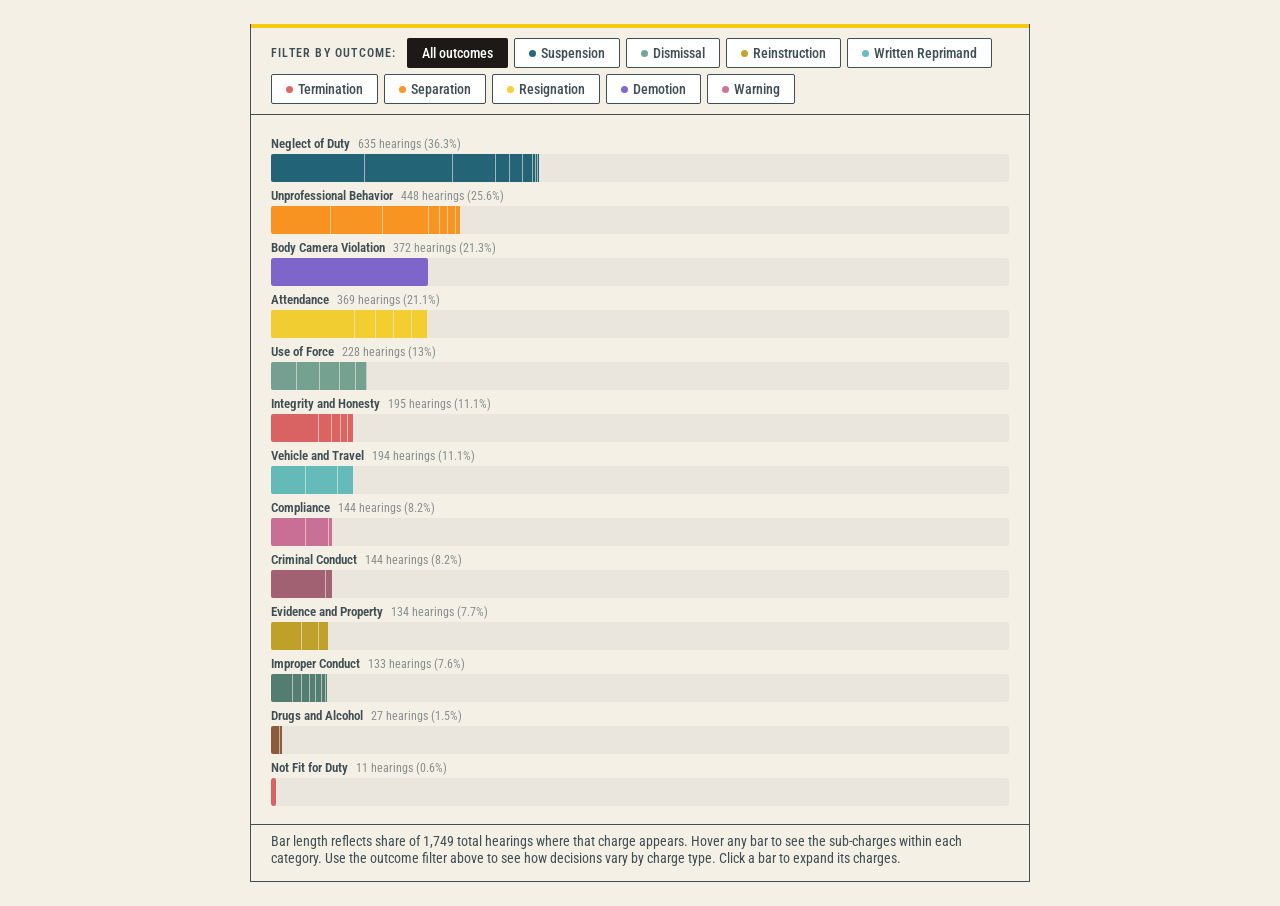
==== index.html @ d6c4cfe0 "add total cases and percent of hearings to category drill-down header" ====
<!DOCTYPE html>
<html lang="en">
<head>
<meta charset="UTF-8">
<meta name="viewport" content="width=device-width, initial-scale=1.0">
<title>CPD Charges Visualization</title>
<link href="https://fonts.googleapis.com/css2?family=Roboto+Condensed:wght@400;500;600;700&family=Merriweather:ital,wght@0,700;1,400&display=swap" rel="stylesheet">
<link rel="stylesheet" href="styles.css">
</head>
<body>
<div class="viz-container">
  <div class="toggle-bar" id="toggle-bar">
    <span class="toggle-label">Filter by outcome:</span>
  </div>
  <div class="chart-header" id="chart-header">
    <button class="back-btn" id="back-btn" style="display:none">&larr; All categories</button>
    <div class="chart-header-text">
      <span class="chart-title" id="chart-title"></span>
      <span class="chart-subtitle" id="chart-subtitle"></span>
    </div>
  </div>
  <div class="chart-area" id="chart-area"></div>
  <div class="viz-note" id="viz-note">
    Bar length reflects share of 1,749 total hearings where that charge appears. Hover any bar to see the sub-charges within each category. Use the outcome filter above to see how decisions vary by charge type. Click a bar to expand its charges.
  </div>
</div>
<script src="script.js"></script>
</body>
</html>
---- styles.css ----
* { box-sizing: border-box; margin: 0; padding: 0; }
body {
  background: #F4F0E6;
  font-family: 'Roboto Condensed', system-ui, sans-serif;
  display: flex;
  align-items: flex-start;
  justify-content: center;
  min-height: 100vh;
  padding: 24px;
}
.viz-container {
  width: 100%;
  max-width: 780px;
  background: #F4F0E6;
  border: 1px solid #404F54;
  border-top: none;
  overflow: hidden;
}
.viz-container::before {
  content: '';
  display: block;
  height: 4px;
  background: #F4C913;
  width: 100%;
}
 
/* Toggle bar */
.toggle-bar {
  padding: 10px 20px;
  border-bottom: 1px solid #404F54;
  display: flex;
  align-items: center;
  gap: 6px;
  flex-wrap: wrap;
  background: #F4F0E6;
}
.toggle-label {
  font-size: 0.75rem;
  font-family: 'Roboto Condensed', sans-serif;
  font-weight: 600;
  letter-spacing: 0.1em;
  text-transform: uppercase;
  color: #404F54;
  margin-right: 4px;
  white-space: nowrap;
}
.toggle-btn {
  font-family: 'Roboto Condensed', sans-serif;
  font-size: 0.85rem;
  font-weight: 500;
  padding: 6px 14px;
  border-radius: 2px;
  border: 1px solid #404F54;
  background: #fff;
  cursor: pointer;
  transition: all 0.12s;
  color: #404F54;
  white-space: nowrap;
  display: flex;
  align-items: center;
  gap: 5px;
}
.toggle-btn:hover { border-color: #404F54; color: #404F54; }
.toggle-btn.active { color: white; border-color: transparent; }
.toggle-btn .dot {
  width: 7px; height: 7px;
  border-radius: 50%;
  background: currentColor;
  opacity: 0.85;
  flex-shrink: 0;
}
.toggle-btn.active .dot { background: rgba(255,255,255,0.8); }
 
/* Chart header with back button */
.chart-header {
  padding: 10px 20px 0;
  display: flex;
  align-items: center;
  gap: 10px;
  min-height: 0;
}
.chart-header:empty, .chart-header:not(.visible) {
  padding: 0;
}
.chart-header.visible {
  padding: 10px 20px 0;
}
.back-btn {
  font-family: 'Roboto Condensed', sans-serif;
  font-size: 0.72rem;
  font-weight: 600;
  letter-spacing: 0.07em;
  text-transform: uppercase;
  color: #404F54;
  background: #F4F0E6;
  border: 1px solid #404F54;
  padding: 5px 12px;
  cursor: pointer;
  transition: all 0.15s;
  display: none;
}
.back-btn:hover { background: #eae6da; }
.chart-header-text {
  display: flex;
  flex-direction: column;
  gap: 1px;
}
.chart-title {
  font-family: 'Merriweather', serif;
  font-style: italic;
  font-weight: 700;
  font-size: 0.92rem;
  color: #404F54;
}
.chart-subtitle {
  font-family: 'Roboto Condensed', sans-serif;
  font-size: 0.72rem;
  font-weight: 400;
  color: #404F54;
  opacity: 0.55;
}
 
/* Chart area */
.chart-area {
  padding: 20px 20px 12px;
  position: relative;
}
 
/* Bar rows */
.bar-row {
  margin-bottom: 6px;
  cursor: default;
}
.bar-row.clickable {
  cursor: pointer;
}
.bar-row.clickable:hover .bar-track {
  box-shadow: 0 1px 6px rgba(0,0,0,0.1);
}
.bar-row-label {
  font-family: 'Roboto Condensed', sans-serif;
  font-size: 0.82rem;
  font-weight: 600;
  color: #404F54;
  margin-bottom: 3px;
  display: flex;
  align-items: baseline;
  gap: 8px;
}
.bar-row-label .count-label {
  font-weight: 400;
  font-size: 0.72rem;
  color: #404F54;
  opacity: 0.6;
}
.bar-track {
  position: relative;
  height: 28px;
  background: rgba(64,79,84,0.06);
  border-radius: 2px;
  overflow: hidden;
}
.bar-fill {
  position: absolute;
  top: 0;
  left: 0;
  height: 100%;
  border-radius: 2px;
  transition: width 0.45s cubic-bezier(0.25, 0.46, 0.45, 0.94),
              opacity 0.2s ease;
}
.bar-row:hover .bar-fill {
  opacity: 0.95;
}
.bar-pct {
  position: absolute;
  right: 8px;
  top: 50%;
  transform: translateY(-50%);
  font-family: 'Roboto Condensed', sans-serif;
  font-size: 0.72rem;
  font-weight: 600;
  color: #fff;
  pointer-events: none;
  text-shadow: 0 1px 2px rgba(0,0,0,0.2);
}
.bar-pct.outside {
  color: #404F54;
  text-shadow: none;
  right: auto;
  left: calc(var(--bar-width) + 8px);
}
 
/* Tooltip */
.bar-tooltip {
  position: absolute;
  pointer-events: none;
  background: #404F54;
  color: #fff;
  font-family: 'Roboto Condensed', sans-serif;
  font-size: 0.75rem;
  line-height: 1.5;
  padding: 12px 16px;
  border-radius: 2px;
  max-width: 280px;
  min-width: 200px;
  opacity: 0;
  transition: opacity 0.15s;
  z-index: 20;
  box-shadow: 0 4px 16px rgba(0,0,0,0.18);
}
.bar-tooltip.visible { opacity: 1; }
.bar-tooltip .tt-title {
  font-weight: 700;
  font-size: 0.82rem;
  display: block;
  margin-bottom: 2px;
  font-family: 'Merriweather', serif;
  font-style: italic;
}
.bar-tooltip .tt-total {
  font-size: 0.68rem;
  opacity: 0.55;
  margin-bottom: 10px;
  display: block;
  padding-bottom: 7px;
  border-bottom: 1px solid rgba(255,255,255,0.15);
}
.bar-tooltip .tt-section-label {
  font-size: 0.65rem;
  font-weight: 600;
  text-transform: uppercase;
  letter-spacing: 0.08em;
  opacity: 0.5;
  margin-bottom: 5px;
  display: block;
}
.bar-tooltip .tt-row {
  display: flex;
  align-items: center;
  gap: 7px;
  margin-top: 3px;
}
.bar-tooltip .tt-swatch {
  width: 8px;
  height: 8px;
  border-radius: 50%;
  flex-shrink: 0;
}
.bar-tooltip .tt-bar-swatch {
  width: 8px;
  height: 8px;
  border-radius: 1px;
  flex-shrink: 0;
}
.bar-tooltip .tt-label { flex: 1; font-size: 0.72rem; }
.bar-tooltip .tt-count { font-size: 0.72rem; font-weight: 600; white-space: nowrap; }
.bar-tooltip .tt-pct { font-size: 0.68rem; opacity: 0.5; margin-left: 2px; }
.bar-tooltip .tt-divider {
  border: none;
  border-top: 1px solid rgba(255,255,255,0.12);
  margin: 8px 0 6px;
}
 
/* Segment hover inside bar */
.bar-total {
  position: relative;
  height: 100%;
  background: rgba(64,79,84,0.10);
  display: inline-block;
  vertical-align: top;
}
.bar-segment {
  position: absolute;
  top: 0;
  height: 100%;
  transition: opacity 0.15s;
}
.bar-segment:hover {
  opacity: 0.92;
}
 
/* Note */
.viz-note {
  font-size: 0.9rem;
  color: #404F54;
  padding: 8px 20px 14px;
  font-family: 'Roboto Condensed', sans-serif;
  border-top: 1px solid #404F54;
  background: #F4F0E6;
}
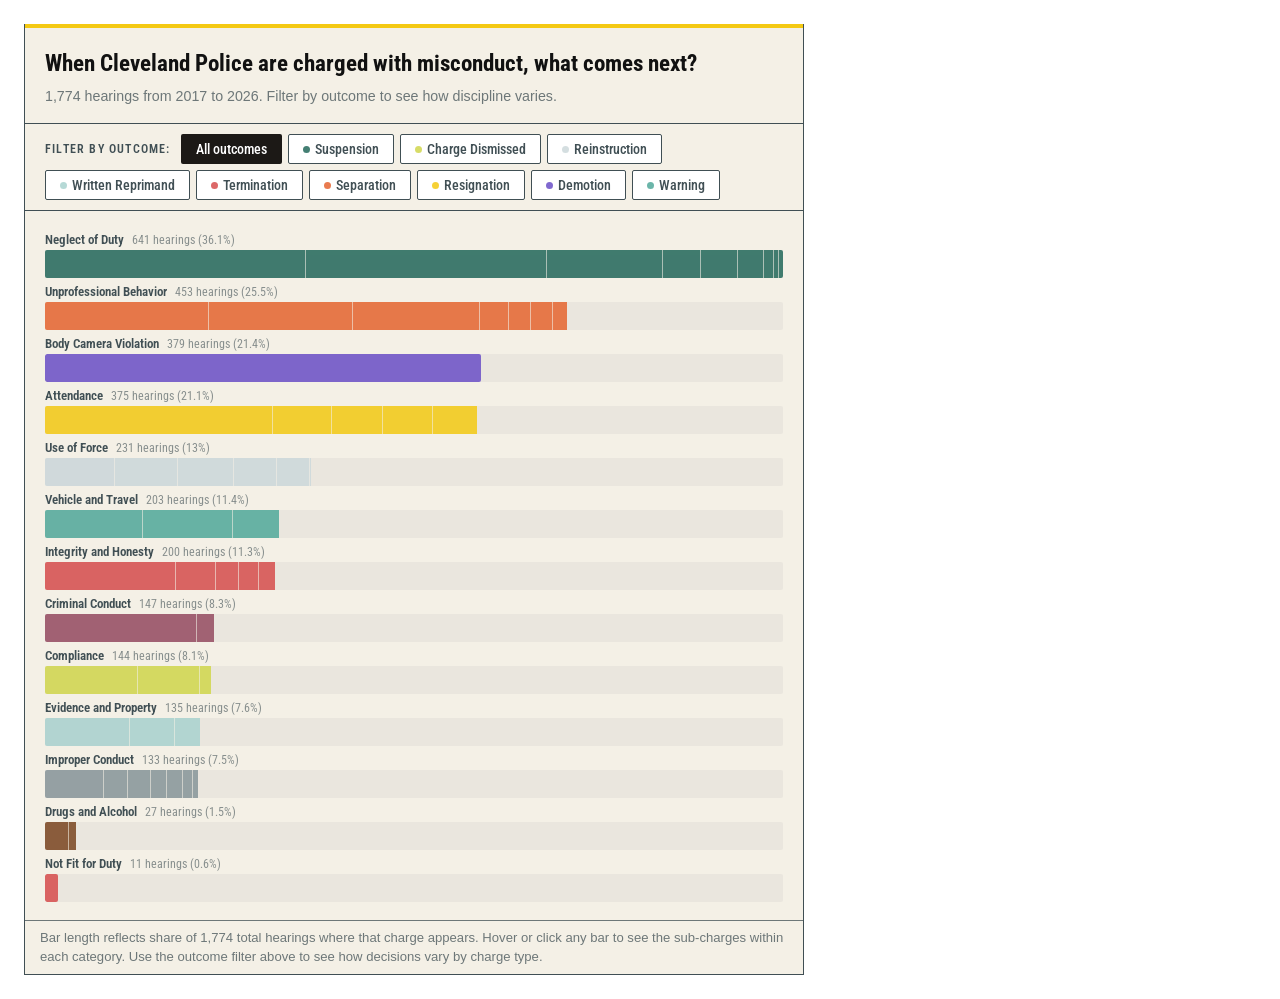
==== commit beaaead5: "add header/subtitle, update decision and group colors, apply newspack font vars" ====
--- a/index.html
+++ b/index.html
@@ -9,6 +9,10 @@
 </head>
 <body>
 <div class="viz-container">
+  <div class="viz-header">
+    <h1 class="viz-heading">When Cleveland Police are charged with misconduct, what comes next?</h1>
+    <p class="viz-subheading">1,774 hearings from 2017 to 2026. Filter by outcome to see how discipline varies.</p>
+  </div>
   <div class="toggle-bar" id="toggle-bar">
     <span class="toggle-label">Filter by outcome:</span>
   </div>
@@ -21,7 +25,7 @@
   </div>
   <div class="chart-area" id="chart-area"></div>
   <div class="viz-note" id="viz-note">
-    Bar length reflects share of 1,749 total hearings where that charge appears. Hover any bar to see the sub-charges within each category. Use the outcome filter above to see how decisions vary by charge type. Click a bar to expand its charges.
+    Bar length reflects share of 1,774 total hearings where that charge appears. Hover or click any bar to see the sub-charges within each category. Use the outcome filter above to see how decisions vary by charge type.
   </div>
 </div>
 <script src="script.js"></script>
--- a/styles.css
+++ b/styles.css
@@ -1,7 +1,7 @@
 * { box-sizing: border-box; margin: 0; padding: 0; }
 body {
-  background: #F4F0E6;
-  font-family: 'Roboto Condensed', system-ui, sans-serif;
+  background: #ffffff;
+  font-family: (--newspack-theme-font-body, "Inter", "Helvetica", sans-serif)
   display: flex;
   align-items: flex-start;
   justify-content: center;
@@ -24,6 +24,28 @@
   width: 100%;
 }
  
+/* Viz header */
+.viz-header {
+  padding: 20px 20px 16px;
+  border-bottom: 1px solid #404F54;
+}
+.viz-heading {
+  font-family: var(--newspack-theme-font-heading, "Roboto Condensed", "Helvetica", sans-serif);
+  font-weight: 700;
+  font-size: 1.45rem;
+  color: #111;
+  line-height: 1.35;
+  margin-bottom: 8px;
+}
+.viz-subheading {
+  font-family: var(--newspack-theme-font-body, "Inter", "Helvetica", sans-serif);
+  font-size: 0.89rem;
+  font-weight: 400;
+  color: #404F54;
+  opacity: 0.75;
+  line-height: 1.4;
+}
+
 /* Toggle bar */
 .toggle-bar {
   padding: 10px 20px;
@@ -36,7 +58,7 @@
 }
 .toggle-label {
   font-size: 0.75rem;
-  font-family: 'Roboto Condensed', sans-serif;
+  font-family: var(--newspack-theme-font-heading, "Roboto Condensed", "Helvetica", sans-serif);
   font-weight: 600;
   letter-spacing: 0.1em;
   text-transform: uppercase;
@@ -45,7 +67,7 @@
   white-space: nowrap;
 }
 .toggle-btn {
-  font-family: 'Roboto Condensed', sans-serif;
+  font-family: var(--newspack-theme-font-heading, "Roboto Condensed", "Helvetica", sans-serif);
   font-size: 0.85rem;
   font-weight: 500;
   padding: 6px 14px;
@@ -86,39 +108,39 @@
   padding: 10px 20px 0;
 }
 .back-btn {
-  font-family: 'Roboto Condensed', sans-serif;
+  font-family: var(--newspack-theme-font-heading, "Roboto Condensed", "Helvetica", sans-serif);
   font-size: 0.72rem;
   font-weight: 600;
   letter-spacing: 0.07em;
   text-transform: uppercase;
   color: #404F54;
-  background: #F4F0E6;
+  background: #ffffff;
   border: 1px solid #404F54;
   padding: 5px 12px;
   cursor: pointer;
   transition: all 0.15s;
   display: none;
 }
-.back-btn:hover { background: #eae6da; }
+
 .chart-header-text {
   display: flex;
   flex-direction: column;
   gap: 1px;
 }
 .chart-title {
-  font-family: 'Merriweather', serif;
-  font-style: italic;
+  font-family: var(--newspack-theme-font-heading, "Roboto Condensed", "Helvetica", sans-serif);
   font-weight: 700;
-  font-size: 0.92rem;
+  font-size: 0.96rem;
   color: #404F54;
 }
 .chart-subtitle {
-  font-family: 'Roboto Condensed', sans-serif;
-  font-size: 0.72rem;
+  font-family: var(--newspack-theme-font-heading, "Roboto Condensed", "Helvetica", sans-serif);
+  font-size: 0.8rem;
   font-weight: 400;
   color: #404F54;
   opacity: 0.55;
 }
+
  
 /* Chart area */
 .chart-area {
@@ -138,7 +160,7 @@
   box-shadow: 0 1px 6px rgba(0,0,0,0.1);
 }
 .bar-row-label {
-  font-family: 'Roboto Condensed', sans-serif;
+  font-family: var(--newspack-theme-font-heading, "Roboto Condensed", "Helvetica", sans-serif);
   font-size: 0.82rem;
   font-weight: 600;
   color: #404F54;
@@ -177,7 +199,7 @@
   right: 8px;
   top: 50%;
   transform: translateY(-50%);
-  font-family: 'Roboto Condensed', sans-serif;
+  font-family: var(--newspack-theme-font-heading, "Roboto Condensed", "Helvetica", sans-serif);
   font-size: 0.72rem;
   font-weight: 600;
   color: #fff;
@@ -197,7 +219,7 @@
   pointer-events: none;
   background: #404F54;
   color: #fff;
-  font-family: 'Roboto Condensed', sans-serif;
+  font-family: var(--newspack-theme-font-heading, "Roboto Condensed", "Helvetica", sans-serif);
   font-size: 0.75rem;
   line-height: 1.5;
   padding: 12px 16px;
@@ -263,13 +285,6 @@
 }
  
 /* Segment hover inside bar */
-.bar-total {
-  position: relative;
-  height: 100%;
-  background: rgba(64,79,84,0.10);
-  display: inline-block;
-  vertical-align: top;
-}
 .bar-segment {
   position: absolute;
   top: 0;
@@ -282,10 +297,16 @@
  
 /* Note */
 .viz-note {
-  font-size: 0.9rem;
-  color: #404F54;
-  padding: 8px 20px 14px;
-  font-family: 'Roboto Condensed', sans-serif;
+  font-size: 0.82rem;
+  font-family: var(--newspack-theme-font-body, "Inter", "Helvetica", sans-serif);
+  font-weight: 400;
+  color: #404F54;
+  opacity: 0.75;
+  line-height: 1.4;
+
+  color: #404F54;
+  padding: 8px 15px 8px;
+  font-family: var(--newspack-theme-font-body, "Inter", "Helvetica", sans-serif);
   border-top: 1px solid #404F54;
   background: #F4F0E6;
 }
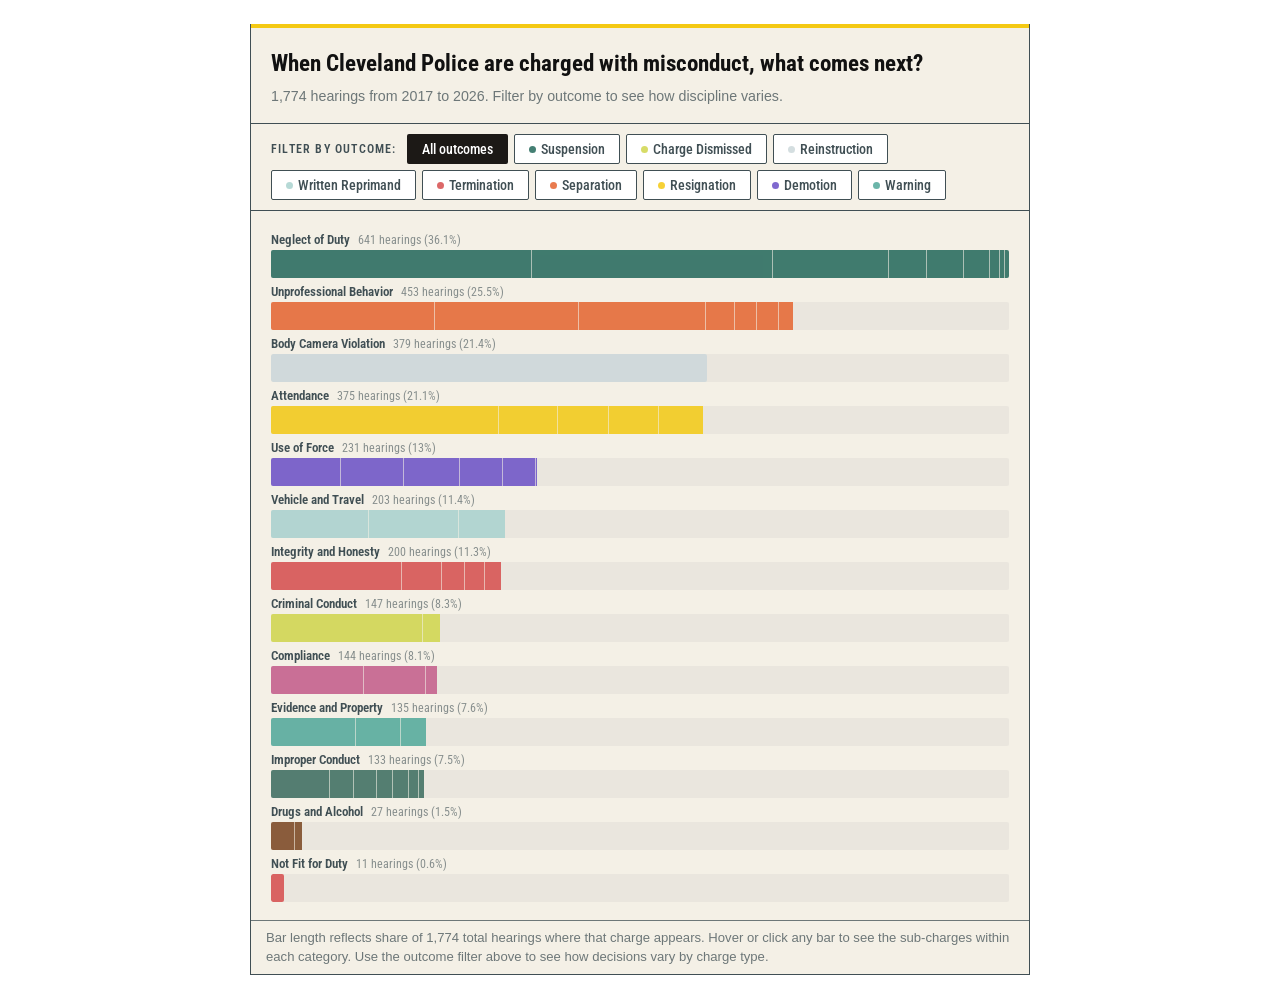
==== commit e33e429b: "add pym.js child for responsive iframe embedding" ====
--- a/index.html
+++ b/index.html
@@ -7,6 +7,8 @@
 <link href="https://fonts.googleapis.com/css2?family=Roboto+Condensed:wght@400;500;600;700&family=Merriweather:ital,wght@0,700;1,400&display=swap" rel="stylesheet">
 <link rel="stylesheet" href="styles.css">
 </head>
+
+
 <body>
 <div class="viz-container">
   <div class="viz-header">
@@ -29,6 +31,8 @@
   </div>
 </div>
 <script src="script.js"></script>
+<script src="https://pym.nprapps.com/pym.v1.min.js"></script>
+<script>new pym.Child({ polling: 500 });</script>
 </body>
 </html>
  
--- a/styles.css
+++ b/styles.css
@@ -1,7 +1,7 @@
 * { box-sizing: border-box; margin: 0; padding: 0; }
 body {
   background: #ffffff;
-  font-family: (--newspack-theme-font-body, "Inter", "Helvetica", sans-serif)
+  font-family: var(--newspack-theme-font-body, "Inter", "Helvetica", sans-serif);
   display: flex;
   align-items: flex-start;
   justify-content: center;
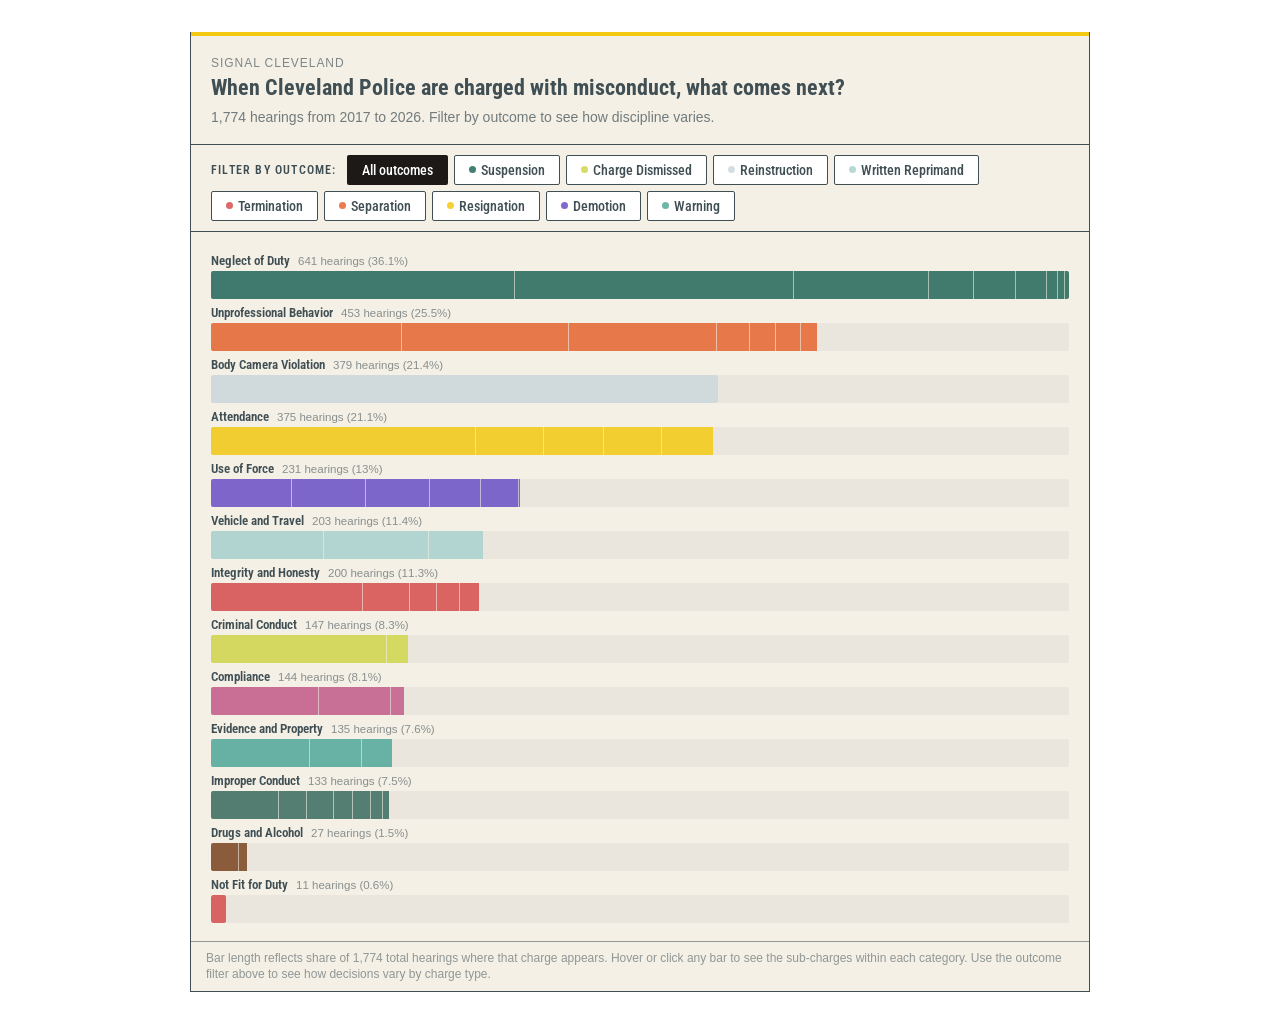
==== commit 3375f25c: "add Signal Cleveland kicker, update typography and layout, refresh CSV data" ====
--- a/index.html
+++ b/index.html
@@ -12,6 +12,7 @@
 <body>
 <div class="viz-container">
   <div class="viz-header">
+    <p class="viz-kicker">Signal Cleveland</p>
     <h1 class="viz-heading">When Cleveland Police are charged with misconduct, what comes next?</h1>
     <p class="viz-subheading">1,774 hearings from 2017 to 2026. Filter by outcome to see how discipline varies.</p>
   </div>
--- a/styles.css
+++ b/styles.css
@@ -1,17 +1,17 @@
 * { box-sizing: border-box; margin: 0; padding: 0; }
 body {
-  background: #ffffff;
-  font-family: var(--newspack-theme-font-body, "Inter", "Helvetica", sans-serif);
+  background: transparent;
+  font-family: 'Roboto Condensed', 'Arial Narrow', sans-serif;
   display: flex;
   align-items: flex-start;
   justify-content: center;
   min-height: 100vh;
-  padding: 24px;
+  padding: 32px 16px;
 }
 .viz-container {
   width: 100%;
-  max-width: 780px;
-  background: #F4F0E6;
+  max-width: 900px;
+  background: #f4f0e6;
   border: 1px solid #404F54;
   border-top: none;
   overflow: hidden;
@@ -29,21 +29,32 @@
   padding: 20px 20px 16px;
   border-bottom: 1px solid #404F54;
 }
+.viz-kicker {
+  font-family: 'Gotham', 'Gotham Medium', sans-serif;
+  font-weight: 500;
+  font-size: 12px;
+  color: #404F54;
+  opacity: 0.65;
+  text-transform: uppercase;
+  letter-spacing: 0.08em;
+  margin-bottom: 4px;
+}
 .viz-heading {
-  font-family: var(--newspack-theme-font-heading, "Roboto Condensed", "Helvetica", sans-serif);
+  font-family: 'Roboto Condensed', 'Arial Narrow', sans-serif;
+  font-size: 22px;
   font-weight: 700;
-  font-size: 1.45rem;
-  color: #111;
-  line-height: 1.35;
-  margin-bottom: 8px;
-}
+  color: #404F54;
+  line-height: 1.3;
+  margin-bottom: 4px;
+}
+
 .viz-subheading {
-  font-family: var(--newspack-theme-font-body, "Inter", "Helvetica", sans-serif);
-  font-size: 0.89rem;
-  font-weight: 400;
-  color: #404F54;
-  opacity: 0.75;
-  line-height: 1.4;
+  font-family: 'Inter', Arial, sans-serif;
+  font-size: 14px;
+  font-weight: 500;
+  color: #404F54;
+  opacity: 0.72;
+  line-height: 1.5;
 }
 
 /* Toggle bar */
@@ -58,7 +69,7 @@
 }
 .toggle-label {
   font-size: 0.75rem;
-  font-family: var(--newspack-theme-font-heading, "Roboto Condensed", "Helvetica", sans-serif);
+   font-family: 'Roboto Condensed', 'Arial Narrow', sans-serif;
   font-weight: 600;
   letter-spacing: 0.1em;
   text-transform: uppercase;
@@ -67,7 +78,7 @@
   white-space: nowrap;
 }
 .toggle-btn {
-  font-family: var(--newspack-theme-font-heading, "Roboto Condensed", "Helvetica", sans-serif);
+  font-family: 'Roboto Condensed', 'Arial Narrow', sans-serif;
   font-size: 0.85rem;
   font-weight: 500;
   padding: 6px 14px;
@@ -108,7 +119,7 @@
   padding: 10px 20px 0;
 }
 .back-btn {
-  font-family: var(--newspack-theme-font-heading, "Roboto Condensed", "Helvetica", sans-serif);
+  font-family: 'Roboto Condensed', 'Arial Narrow', sans-serif;
   font-size: 0.72rem;
   font-weight: 600;
   letter-spacing: 0.07em;
@@ -128,13 +139,13 @@
   gap: 1px;
 }
 .chart-title {
-  font-family: var(--newspack-theme-font-heading, "Roboto Condensed", "Helvetica", sans-serif);
+  font-family: 'Roboto Condensed', 'Arial Narrow', sans-serif;
   font-weight: 700;
   font-size: 0.96rem;
   color: #404F54;
 }
 .chart-subtitle {
-  font-family: var(--newspack-theme-font-heading, "Roboto Condensed", "Helvetica", sans-serif);
+    font-family: 'Roboto Condensed', 'Arial Narrow', sans-serif;
   font-size: 0.8rem;
   font-weight: 400;
   color: #404F54;
@@ -160,7 +171,7 @@
   box-shadow: 0 1px 6px rgba(0,0,0,0.1);
 }
 .bar-row-label {
-  font-family: var(--newspack-theme-font-heading, "Roboto Condensed", "Helvetica", sans-serif);
+  font-family: 'Roboto Condensed', 'Arial Narrow', sans-serif;
   font-size: 0.82rem;
   font-weight: 600;
   color: #404F54;
@@ -170,6 +181,7 @@
   gap: 8px;
 }
 .bar-row-label .count-label {
+  font-family: 'Inter', Arial, sans-serif;
   font-weight: 400;
   font-size: 0.72rem;
   color: #404F54;
@@ -199,7 +211,7 @@
   right: 8px;
   top: 50%;
   transform: translateY(-50%);
-  font-family: var(--newspack-theme-font-heading, "Roboto Condensed", "Helvetica", sans-serif);
+  font-family: 'Roboto Condensed', 'Arial Narrow', sans-serif;
   font-size: 0.72rem;
   font-weight: 600;
   color: #fff;
@@ -219,7 +231,7 @@
   pointer-events: none;
   background: #404F54;
   color: #fff;
-  font-family: var(--newspack-theme-font-heading, "Roboto Condensed", "Helvetica", sans-serif);
+  font-family: 'Roboto Condensed', 'Arial Narrow', sans-serif;
   font-size: 0.75rem;
   line-height: 1.5;
   padding: 12px 16px;
@@ -234,11 +246,10 @@
 .bar-tooltip.visible { opacity: 1; }
 .bar-tooltip .tt-title {
   font-weight: 700;
-  font-size: 0.82rem;
+  font-size: 13px;
   display: block;
   margin-bottom: 2px;
-  font-family: 'Merriweather', serif;
-  font-style: italic;
+  font-family: 'Roboto Condensed', 'Arial Narrow', sans-serif;
 }
 .bar-tooltip .tt-total {
   font-size: 0.68rem;
@@ -297,11 +308,11 @@
  
 /* Note */
 .viz-note {
-  font-size: 0.82rem;
-  font-family: var(--newspack-theme-font-body, "Inter", "Helvetica", sans-serif);
-  font-weight: 400;
-  color: #404F54;
-  opacity: 0.75;
+  font-size: 12px;
+  font-family: 'Inter', Arial, sans-serif;
+  font-weight: 500;
+  color: #404F54;
+  opacity: 0.55;
   line-height: 1.4;
 
   color: #404F54;
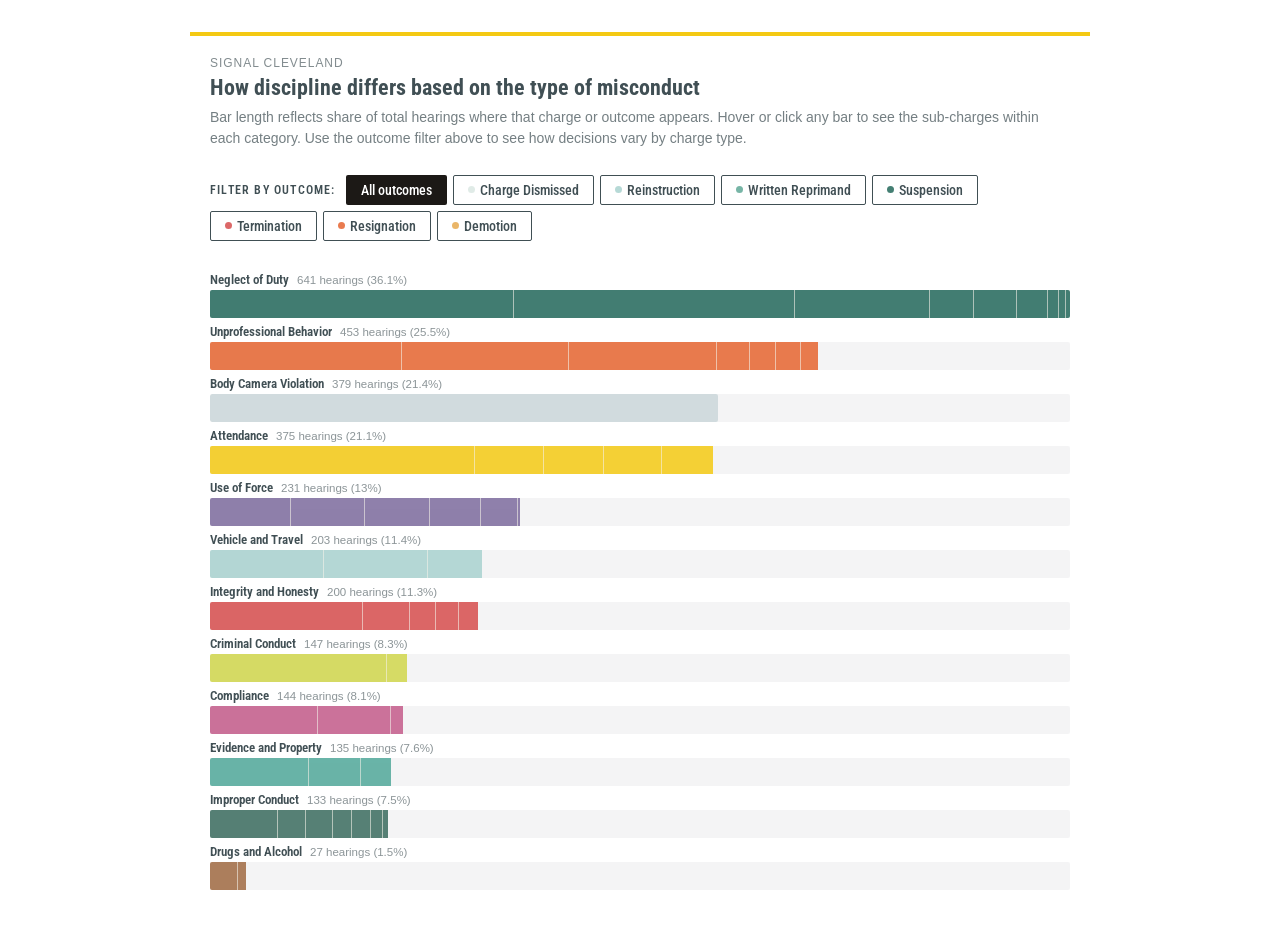
==== commit f6378ad2: "Update outcome colors and legend order, rewrite header copy, fix tooltip positioning Recolor and reo" ====
--- a/index.html
+++ b/index.html
@@ -13,8 +13,8 @@
 <div class="viz-container">
   <div class="viz-header">
     <p class="viz-kicker">Signal Cleveland</p>
-    <h1 class="viz-heading">When Cleveland Police are charged with misconduct, what comes next?</h1>
-    <p class="viz-subheading">1,774 hearings from 2017 to 2026. Filter by outcome to see how discipline varies.</p>
+    <h1 class="viz-heading">How discipline differs based on the type of misconduct</h1>
+    <p class="viz-subheading">Bar length reflects share of total hearings where that charge or outcome appears. Hover or click any bar to see the sub-charges within each category. Use the outcome filter above to see how decisions vary by charge type.</p>
   </div>
   <div class="toggle-bar" id="toggle-bar">
     <span class="toggle-label">Filter by outcome:</span>
@@ -27,9 +27,7 @@
     </div>
   </div>
   <div class="chart-area" id="chart-area"></div>
-  <div class="viz-note" id="viz-note">
-    Bar length reflects share of 1,774 total hearings where that charge appears. Hover or click any bar to see the sub-charges within each category. Use the outcome filter above to see how decisions vary by charge type.
-  </div>
+
 </div>
 <script src="script.js"></script>
 <script src="https://pym.nprapps.com/pym.v1.min.js"></script>
--- a/styles.css
+++ b/styles.css
@@ -11,9 +11,7 @@
 .viz-container {
   width: 100%;
   max-width: 900px;
-  background: #f4f0e6;
-  border: 1px solid #404F54;
-  border-top: none;
+  background: transparent;
   overflow: hidden;
 }
 .viz-container::before {
@@ -27,8 +25,8 @@
 /* Viz header */
 .viz-header {
   padding: 20px 20px 16px;
-  border-bottom: 1px solid #404F54;
-}
+}
+
 .viz-kicker {
   font-family: 'Gotham', 'Gotham Medium', sans-serif;
   font-weight: 500;
@@ -60,12 +58,11 @@
 /* Toggle bar */
 .toggle-bar {
   padding: 10px 20px;
-  border-bottom: 1px solid #404F54;
   display: flex;
   align-items: center;
   gap: 6px;
   flex-wrap: wrap;
-  background: #F4F0E6;
+  background: transparent;
 }
 .toggle-label {
   font-size: 0.75rem;
@@ -227,7 +224,7 @@
  
 /* Tooltip */
 .bar-tooltip {
-  position: absolute;
+  position: fixed;
   pointer-events: none;
   background: #404F54;
   color: #fff;
@@ -306,18 +303,3 @@
   opacity: 0.92;
 }
  
-/* Note */
-.viz-note {
-  font-size: 12px;
-  font-family: 'Inter', Arial, sans-serif;
-  font-weight: 500;
-  color: #404F54;
-  opacity: 0.55;
-  line-height: 1.4;
-
-  color: #404F54;
-  padding: 8px 15px 8px;
-  font-family: var(--newspack-theme-font-body, "Inter", "Helvetica", sans-serif);
-  border-top: 1px solid #404F54;
-  background: #F4F0E6;
-}
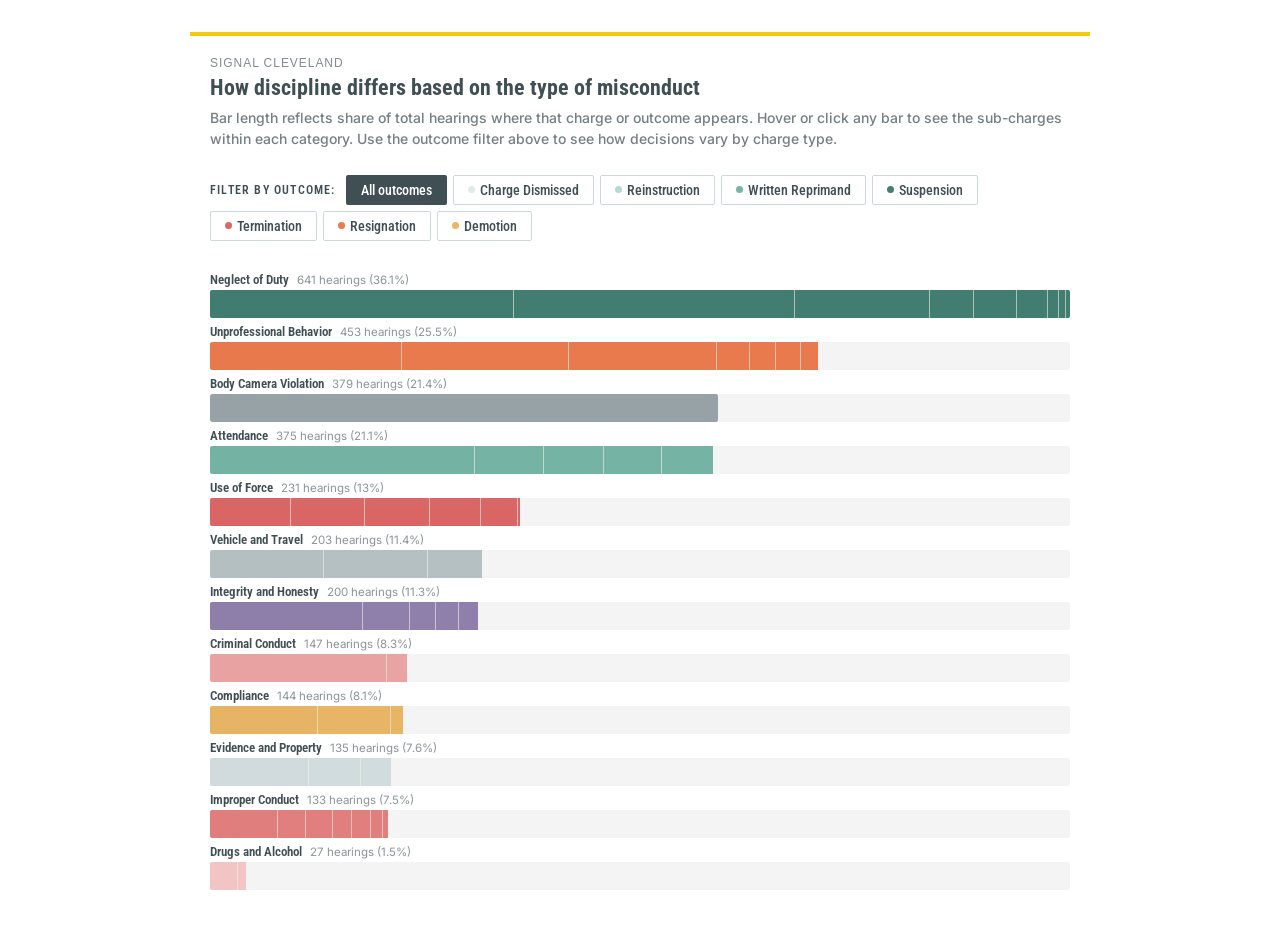
==== commit fdef72e2: "Standardize shared style; align category colors with sibling charts" ====
--- a/index.html
+++ b/index.html
@@ -4,7 +4,7 @@
 <meta charset="UTF-8">
 <meta name="viewport" content="width=device-width, initial-scale=1.0">
 <title>CPD Charges Visualization</title>
-<link href="https://fonts.googleapis.com/css2?family=Roboto+Condensed:wght@400;500;600;700&family=Merriweather:ital,wght@0,700;1,400&display=swap" rel="stylesheet">
+<link href="https://fonts.googleapis.com/css2?family=Roboto+Condensed:wght@400;500;600;700&family=Inter:wght@400;500;600&display=swap" rel="stylesheet">
 <link rel="stylesheet" href="styles.css">
 </head>
 
--- a/styles.css
+++ b/styles.css
@@ -80,7 +80,7 @@
   font-weight: 500;
   padding: 6px 14px;
   border-radius: 2px;
-  border: 1px solid #404F54;
+  border: 1px solid #ccd8db;
   background: #fff;
   cursor: pointer;
   transition: all 0.12s;
@@ -90,7 +90,7 @@
   align-items: center;
   gap: 5px;
 }
-.toggle-btn:hover { border-color: #404F54; color: #404F54; }
+.toggle-btn:hover { border-color: #23685b; color: #404F54; }
 .toggle-btn.active { color: white; border-color: transparent; }
 .toggle-btn .dot {
   width: 7px; height: 7px;
@@ -228,13 +228,13 @@
   pointer-events: none;
   background: #404F54;
   color: #fff;
-  font-family: 'Roboto Condensed', 'Arial Narrow', sans-serif;
+  font-family: 'Inter', Arial, sans-serif;
   font-size: 0.75rem;
   line-height: 1.5;
   padding: 12px 16px;
   border-radius: 2px;
   max-width: 280px;
-  min-width: 200px;
+  min-width: 180px;
   opacity: 0;
   transition: opacity 0.15s;
   z-index: 20;
@@ -246,7 +246,6 @@
   font-size: 13px;
   display: block;
   margin-bottom: 2px;
-  font-family: 'Roboto Condensed', 'Arial Narrow', sans-serif;
 }
 .bar-tooltip .tt-total {
   font-size: 0.68rem;
@@ -272,15 +271,15 @@
   margin-top: 3px;
 }
 .bar-tooltip .tt-swatch {
-  width: 8px;
-  height: 8px;
-  border-radius: 50%;
+  width: 9px;
+  height: 9px;
+  border-radius: 2px;
   flex-shrink: 0;
 }
 .bar-tooltip .tt-bar-swatch {
-  width: 8px;
-  height: 8px;
-  border-radius: 1px;
+  width: 9px;
+  height: 9px;
+  border-radius: 2px;
   flex-shrink: 0;
 }
 .bar-tooltip .tt-label { flex: 1; font-size: 0.72rem; }
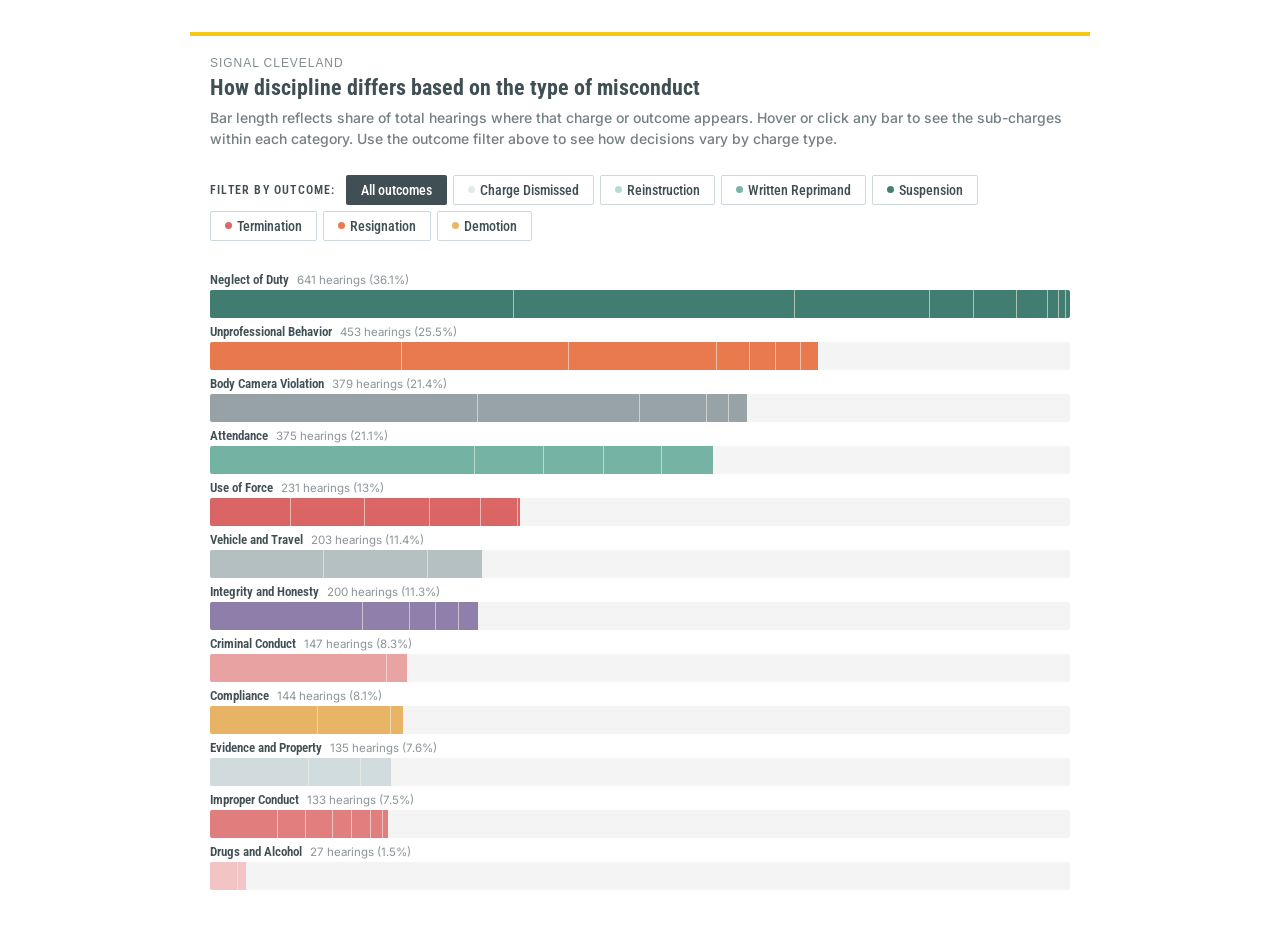
==== commit e2d8db81: "Restyle legend filter chips to match cpd-viz outcome buttons" ====
--- a/index.html
+++ b/index.html
@@ -30,8 +30,19 @@
 
 </div>
 <script src="script.js"></script>
-<script src="https://pym.nprapps.com/pym.v1.min.js"></script>
-<script>new pym.Child({ polling: 500 });</script>
+<script>
+/* Auto-height embed messaging (self-contained replacement for pym.js — NPR CDN retired) */
+(function () {
+  function postHeight() {
+    var el = document.querySelector('.viz-container');
+    var h = el ? Math.ceil(el.getBoundingClientRect().bottom + 32) : document.body.scrollHeight;
+    window.parent.postMessage({ type: 'embed-height', height: h }, '*');
+  }
+  window.addEventListener('load', postHeight);
+  window.addEventListener('resize', postHeight);
+  setInterval(postHeight, 500);
+})();
+</script>
 </body>
 </html>
  
--- a/styles.css
+++ b/styles.css
@@ -5,7 +5,6 @@
   display: flex;
   align-items: flex-start;
   justify-content: center;
-  min-height: 100vh;
   padding: 32px 16px;
 }
 .viz-container {
@@ -255,6 +254,13 @@
   padding-bottom: 7px;
   border-bottom: 1px solid rgba(255,255,255,0.15);
 }
+.bar-tooltip .tt-desc {
+  display: block;
+  font-size: 0.7rem;
+  line-height: 1.45;
+  opacity: 0.75;
+  margin: -4px 0 8px;
+}
 .bar-tooltip .tt-section-label {
   font-size: 0.65rem;
   font-weight: 600;
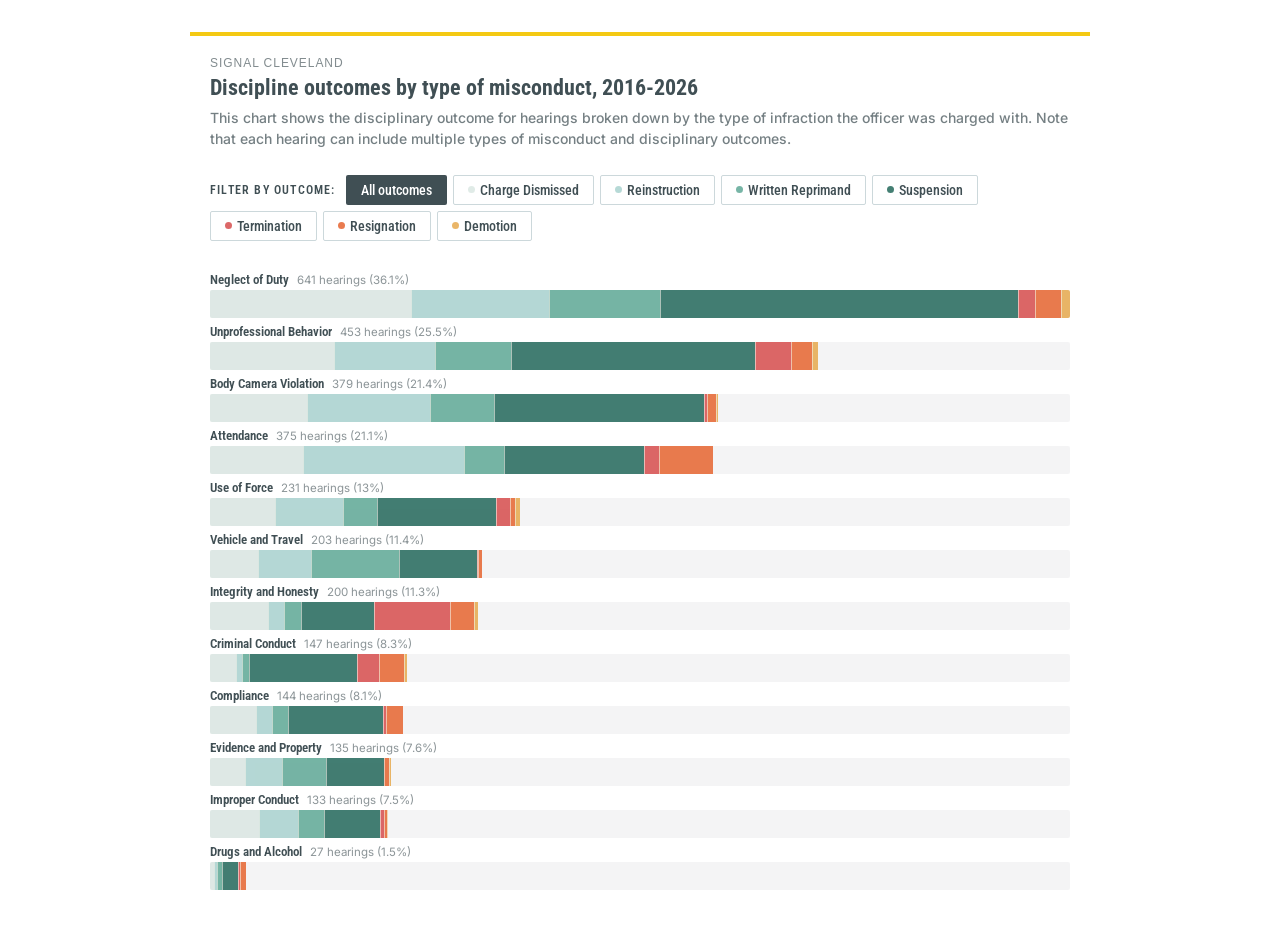
==== commit 634ba195: "Color bars by outcome and fix segment overflow/clipping Default view now stacks by outcome color ins" ====
--- a/index.html
+++ b/index.html
@@ -13,8 +13,8 @@
 <div class="viz-container">
   <div class="viz-header">
     <p class="viz-kicker">Signal Cleveland</p>
-    <h1 class="viz-heading">How discipline differs based on the type of misconduct</h1>
-    <p class="viz-subheading">Bar length reflects share of total hearings where that charge or outcome appears. Hover or click any bar to see the sub-charges within each category. Use the outcome filter above to see how decisions vary by charge type.</p>
+    <h1 class="viz-heading">Discipline outcomes by type of misconduct, 2016-2026</h1>
+    <p class="viz-subheading">This chart shows the disciplinary outcome for hearings broken down by the type of infraction the officer was charged with. Note that each hearing can include multiple types of misconduct and disciplinary outcomes.</p>
   </div>
   <div class="toggle-bar" id="toggle-bar">
     <span class="toggle-label">Filter by outcome:</span>
